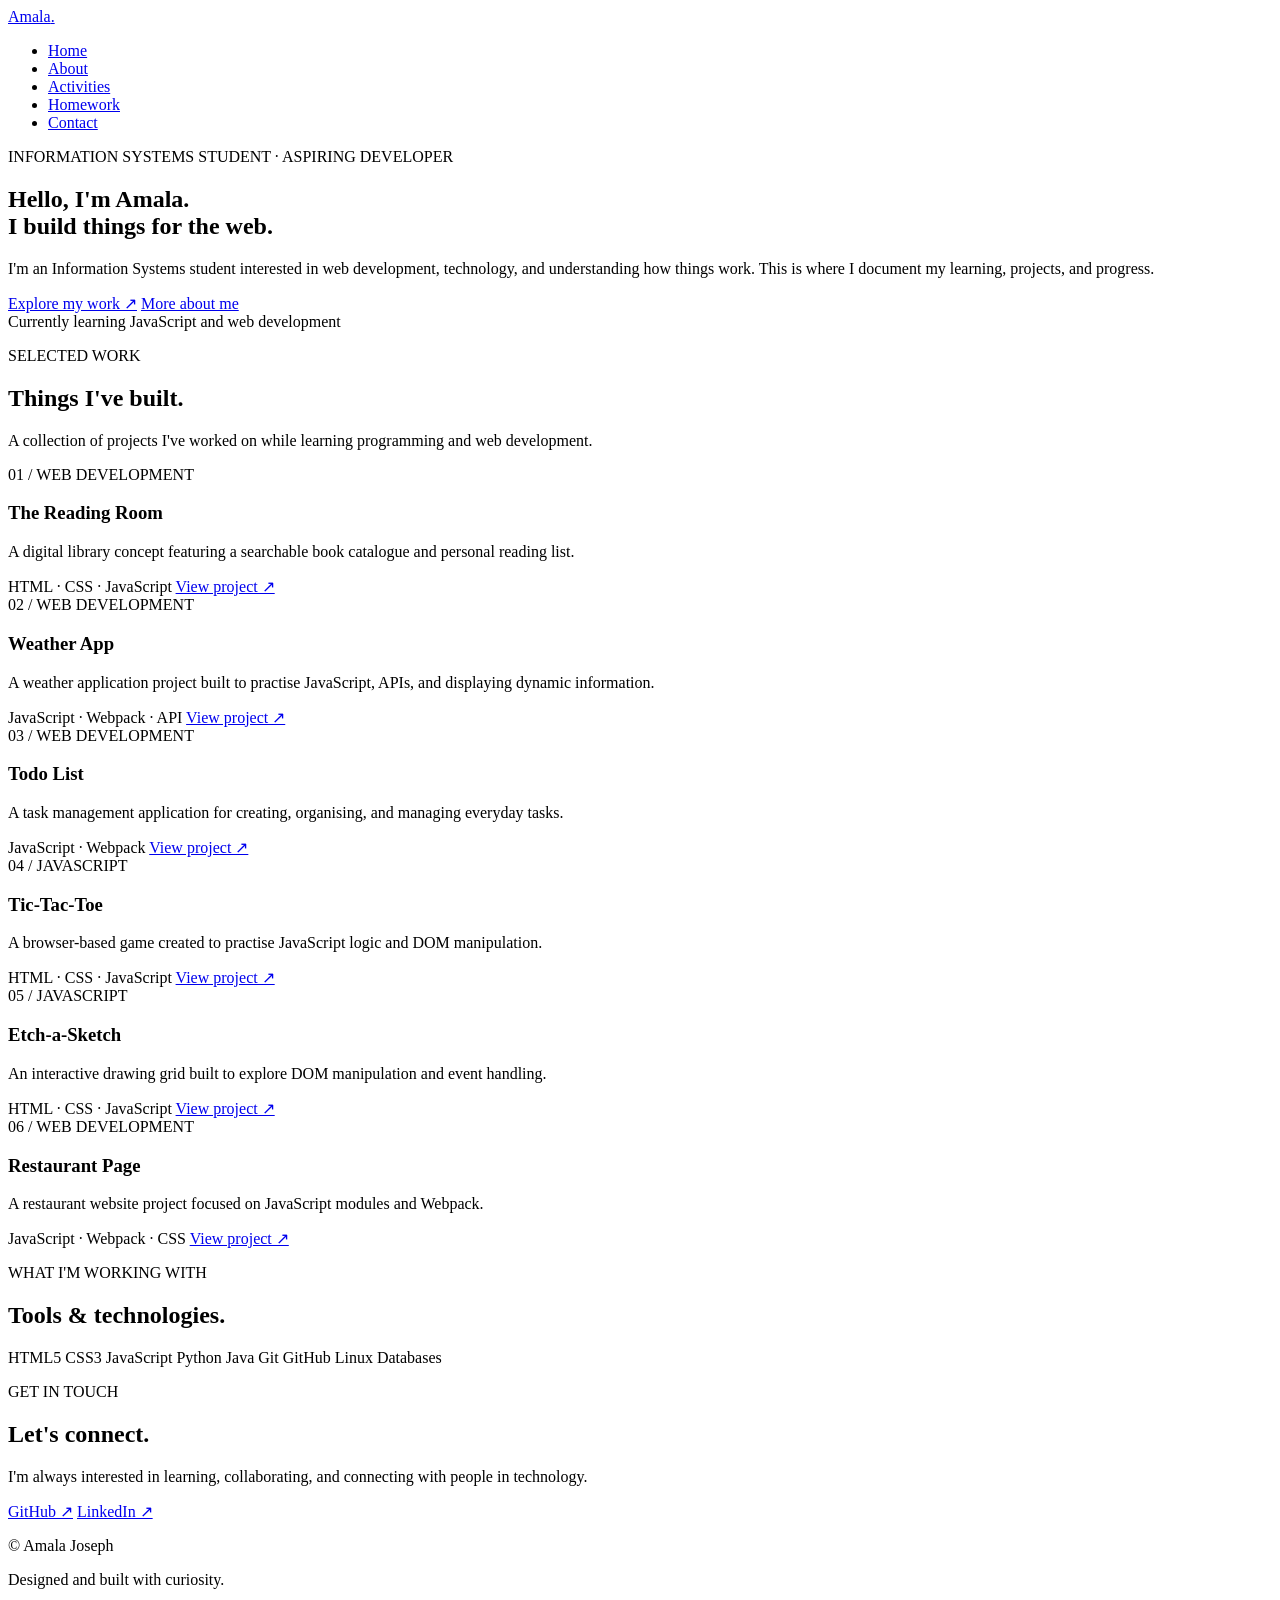
==== index.html @ 361500a0 "Add initial HTML structure for developer portfolio This file contains the complete HTML structure fo" ====
<!DOCTYPE html>
<html lang="en">
<head>
    <meta charset="UTF-8">
    <meta name="viewport" content="width=device-width, initial-scale=1.0">

    <title>Amala Joseph | Developer Portfolio</title>

    <meta name="description" content="The personal portfolio of Amala Joseph, an Information Systems student and aspiring web developer.">

    <link rel="preconnect" href="https://fonts.googleapis.com">
    <link rel="preconnect" href="https://fonts.gstatic.com" crossorigin>

    <link href="https://fonts.googleapis.com/css2?family=DM+Sans:wght@400;500;600;700&display=swap" rel="stylesheet">

    <link rel="stylesheet" href="styles/style.css">
</head>

<body>

    <header class="header">
        <nav class="navbar">
            <a href="index.html" class="logo">Amala<span>.</span></a>

            <ul class="nav-links">
                <li><a href="index.html">Home</a></li>
                <li><a href="about.html">About</a></li>
                <li><a href="activities.html">Activities</a></li>
                <li><a href="homework.html">Homework</a></li>
                <li><a href="#contact">Contact</a></li>
            </ul>
        </nav>
    </header>


    <main>

        <!-- HERO SECTION -->

        <section class="hero section-container">

            <p class="eyebrow">INFORMATION SYSTEMS STUDENT · ASPIRING DEVELOPER</p>

            <h1>
                Hello, I'm Amala.<br>
                I build things for the web.
            </h1>

            <p class="hero-description">
                I'm an Information Systems student interested in web development,
                technology, and understanding how things work.
                This is where I document my learning, projects, and progress.
            </p>

            <div class="hero-buttons">
                <a href="#projects" class="button button-dark">Explore my work ↗</a>
                <a href="about.html" class="button button-light">More about me</a>
            </div>

            <div class="hero-note">
                <span class="status-dot"></span>
                Currently learning JavaScript and web development
            </div>

        </section>


        <!-- PROJECTS SECTION -->

        <section class="section-container projects-section" id="projects">

            <div class="section-heading">
                <div>
                    <p class="eyebrow">SELECTED WORK</p>
                    <h2>Things I've built.</h2>
                </div>

                <p class="section-intro">
                    A collection of projects I've worked on while learning
                    programming and web development.
                </p>
            </div>


            <div class="project-grid">

                <article class="project-card">
                    <div class="project-number">01 / WEB DEVELOPMENT</div>
                    <h3>The Reading Room</h3>
                    <p>
                        A digital library concept featuring a searchable
                        book catalogue and personal reading list.
                    </p>
                    <span class="project-tech">HTML · CSS · JavaScript</span>
                    <a href="#" class="project-link">View project ↗</a>
                </article>


                <article class="project-card">
                    <div class="project-number">02 / WEB DEVELOPMENT</div>
                    <h3>Weather App</h3>
                    <p>
                        A weather application project built to practise
                        JavaScript, APIs, and displaying dynamic information.
                    </p>
                    <span class="project-tech">JavaScript · Webpack · API</span>
                    <a href="#" class="project-link">View project ↗</a>
                </article>


                <article class="project-card">
                    <div class="project-number">03 / WEB DEVELOPMENT</div>
                    <h3>Todo List</h3>
                    <p>
                        A task management application for creating,
                        organising, and managing everyday tasks.
                    </p>
                    <span class="project-tech">JavaScript · Webpack</span>
                    <a href="#" class="project-link">View project ↗</a>
                </article>


                <article class="project-card">
                    <div class="project-number">04 / JAVASCRIPT</div>
                    <h3>Tic-Tac-Toe</h3>
                    <p>
                        A browser-based game created to practise
                        JavaScript logic and DOM manipulation.
                    </p>
                    <span class="project-tech">HTML · CSS · JavaScript</span>
                    <a href="#" class="project-link">View project ↗</a>
                </article>


                <article class="project-card">
                    <div class="project-number">05 / JAVASCRIPT</div>
                    <h3>Etch-a-Sketch</h3>
                    <p>
                        An interactive drawing grid built to explore
                        DOM manipulation and event handling.
                    </p>
                    <span class="project-tech">HTML · CSS · JavaScript</span>
                    <a href="#" class="project-link">View project ↗</a>
                </article>


                <article class="project-card">
                    <div class="project-number">06 / WEB DEVELOPMENT</div>
                    <h3>Restaurant Page</h3>
                    <p>
                        A restaurant website project focused on
                        JavaScript modules and Webpack.
                    </p>
                    <span class="project-tech">JavaScript · Webpack · CSS</span>
                    <a href="#" class="project-link">View project ↗</a>
                </article>

            </div>

        </section>


        <!-- SKILLS SECTION -->

        <section class="skills-section">
            <div class="section-container">

                <p class="eyebrow">WHAT I'M WORKING WITH</p>
                <h2>Tools & technologies.</h2>

                <div class="skills-list">
                    <span>HTML5</span>
                    <span>CSS3</span>
                    <span>JavaScript</span>
                    <span>Python</span>
                    <span>Java</span>
                    <span>Git</span>
                    <span>GitHub</span>
                    <span>Linux</span>
                    <span>Databases</span>
                </div>

            </div>
        </section>


        <!-- CONTACT SECTION -->

        <section class="contact-section section-container" id="contact">

            <p class="eyebrow">GET IN TOUCH</p>

            <h2>Let's connect.</h2>

            <p>
                I'm always interested in learning, collaborating,
                and connecting with people in technology.
            </p>

            <div class="contact-links">
                <a href="https://github.com/amala2118" target="_blank">GitHub ↗</a>
                <a href="https://www.linkedin.com/" target="_blank">LinkedIn ↗</a>
            </div>

        </section>

    </main>


    <footer class="footer">
        <p>© <span id="year"></span> Amala Joseph</p>
        <p>Designed and built with curiosity.</p>
    </footer>


    <script src="scripts/main.js"></script>

</body>
</html>
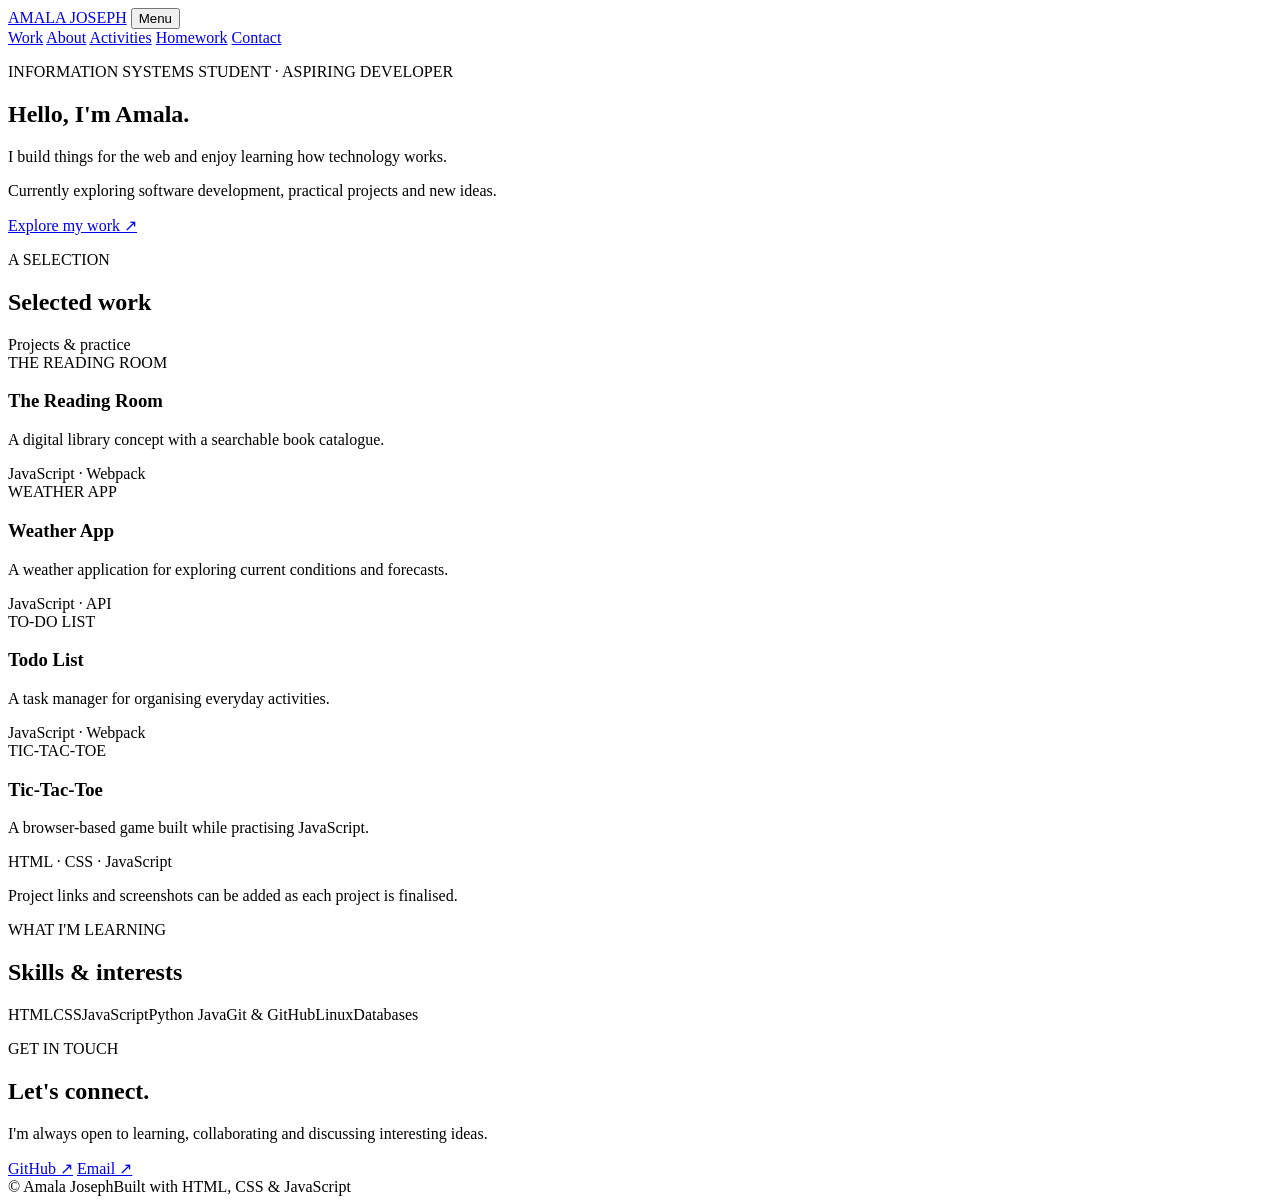
==== commit 51b037d6: "Add files via upload" ====
--- a/index.html
+++ b/index.html
@@ -1,219 +1,92 @@
 <!DOCTYPE html>
 <html lang="en">
 <head>
-    <meta charset="UTF-8">
-    <meta name="viewport" content="width=device-width, initial-scale=1.0">
+  <meta charset="UTF-8">
+  <meta name="viewport" content="width=device-width, initial-scale=1.0">
+  <meta name="description" content="Amala Joseph — Information Systems student and aspiring software developer.">
+  <title>Amala Joseph | Portfolio</title>
+  <link rel="stylesheet" href="styles/style.css">
+  <script src="scripts/main.js" defer></script>
+</head>
+<body>
+  <header class="site-header">
+    <a class="logo" href="index.html">AMALA JOSEPH</a>
+    <button class="menu-toggle" aria-label="Toggle navigation" aria-expanded="false">Menu</button>
+    <nav class="navigation" aria-label="Main navigation">
+      <a href="#work">Work</a>
+      <a href="about.html">About</a>
+      <a href="activities.html">Activities</a>
+      <a href="homework.html">Homework</a>
+      <a href="#contact">Contact</a>
+    </nav>
+  </header>
 
-    <title>Amala Joseph | Developer Portfolio</title>
+  <main>
+    <section class="hero">
+      <p class="eyebrow">INFORMATION SYSTEMS STUDENT · ASPIRING DEVELOPER</p>
+      <h1>Hello, I'm Amala.</h1>
+      <p class="intro">I build things for the web and enjoy learning how technology works.</p>
+      <p class="supporting-copy">Currently exploring software development, practical projects and new ideas.</p>
+      <a class="text-link" href="#work">Explore my work <span aria-hidden="true">↗</span></a>
+    </section>
 
-    <meta name="description" content="The personal portfolio of Amala Joseph, an Information Systems student and aspiring web developer.">
+    <section class="section" id="work">
+      <div class="section-heading">
+        <div>
+          <p class="eyebrow">A SELECTION</p>
+          <h2>Selected work</h2>
+        </div>
+        <span class="muted small">Projects & practice</span>
+      </div>
+      <div class="project-grid">
+        <article class="project-card">
+          <div class="project-visual visual-book"><span>THE READING ROOM</span></div>
+          <h3>The Reading Room</h3>
+          <p>A digital library concept with a searchable book catalogue.</p>
+          <span class="tag">JavaScript · Webpack</span>
+        </article>
+        <article class="project-card">
+          <div class="project-visual visual-weather"><span>WEATHER APP</span></div>
+          <h3>Weather App</h3>
+          <p>A weather application for exploring current conditions and forecasts.</p>
+          <span class="tag">JavaScript · API</span>
+        </article>
+        <article class="project-card">
+          <div class="project-visual visual-todo"><span>TO-DO LIST</span></div>
+          <h3>Todo List</h3>
+          <p>A task manager for organising everyday activities.</p>
+          <span class="tag">JavaScript · Webpack</span>
+        </article>
+        <article class="project-card">
+          <div class="project-visual visual-game"><span>TIC-TAC-TOE</span></div>
+          <h3>Tic-Tac-Toe</h3>
+          <p>A browser-based game built while practising JavaScript.</p>
+          <span class="tag">HTML · CSS · JavaScript</span>
+        </article>
+      </div>
+      <p class="note">Project links and screenshots can be added as each project is finalised.</p>
+    </section>
 
-    <link rel="preconnect" href="https://fonts.googleapis.com">
-    <link rel="preconnect" href="https://fonts.gstatic.com" crossorigin>
+    <section class="section compact-section">
+      <p class="eyebrow">WHAT I'M LEARNING</p>
+      <h2>Skills & interests</h2>
+      <div class="skill-list">
+        <span>HTML</span><span>CSS</span><span>JavaScript</span><span>Python</span>
+        <span>Java</span><span>Git & GitHub</span><span>Linux</span><span>Databases</span>
+      </div>
+    </section>
 
-    <link href="https://fonts.googleapis.com/css2?family=DM+Sans:wght@400;500;600;700&display=swap" rel="stylesheet">
+    <section class="section contact-section" id="contact">
+      <p class="eyebrow">GET IN TOUCH</p>
+      <h2>Let's connect.</h2>
+      <p class="muted">I'm always open to learning, collaborating and discussing interesting ideas.</p>
+      <div class="contact-links">
+        <a href="https://github.com/amala2118" target="_blank" rel="noreferrer">GitHub ↗</a>
+        <a href="mailto:">Email ↗</a>
+      </div>
+    </section>
+  </main>
 
-    <link rel="stylesheet" href="styles/style.css">
-</head>
-
-<body>
-
-    <header class="header">
-        <nav class="navbar">
-            <a href="index.html" class="logo">Amala<span>.</span></a>
-
-            <ul class="nav-links">
-                <li><a href="index.html">Home</a></li>
-                <li><a href="about.html">About</a></li>
-                <li><a href="activities.html">Activities</a></li>
-                <li><a href="homework.html">Homework</a></li>
-                <li><a href="#contact">Contact</a></li>
-            </ul>
-        </nav>
-    </header>
-
-
-    <main>
-
-        <!-- HERO SECTION -->
-
-        <section class="hero section-container">
-
-            <p class="eyebrow">INFORMATION SYSTEMS STUDENT · ASPIRING DEVELOPER</p>
-
-            <h1>
-                Hello, I'm Amala.<br>
-                I build things for the web.
-            </h1>
-
-            <p class="hero-description">
-                I'm an Information Systems student interested in web development,
-                technology, and understanding how things work.
-                This is where I document my learning, projects, and progress.
-            </p>
-
-            <div class="hero-buttons">
-                <a href="#projects" class="button button-dark">Explore my work ↗</a>
-                <a href="about.html" class="button button-light">More about me</a>
-            </div>
-
-            <div class="hero-note">
-                <span class="status-dot"></span>
-                Currently learning JavaScript and web development
-            </div>
-
-        </section>
-
-
-        <!-- PROJECTS SECTION -->
-
-        <section class="section-container projects-section" id="projects">
-
-            <div class="section-heading">
-                <div>
-                    <p class="eyebrow">SELECTED WORK</p>
-                    <h2>Things I've built.</h2>
-                </div>
-
-                <p class="section-intro">
-                    A collection of projects I've worked on while learning
-                    programming and web development.
-                </p>
-            </div>
-
-
-            <div class="project-grid">
-
-                <article class="project-card">
-                    <div class="project-number">01 / WEB DEVELOPMENT</div>
-                    <h3>The Reading Room</h3>
-                    <p>
-                        A digital library concept featuring a searchable
-                        book catalogue and personal reading list.
-                    </p>
-                    <span class="project-tech">HTML · CSS · JavaScript</span>
-                    <a href="#" class="project-link">View project ↗</a>
-                </article>
-
-
-                <article class="project-card">
-                    <div class="project-number">02 / WEB DEVELOPMENT</div>
-                    <h3>Weather App</h3>
-                    <p>
-                        A weather application project built to practise
-                        JavaScript, APIs, and displaying dynamic information.
-                    </p>
-                    <span class="project-tech">JavaScript · Webpack · API</span>
-                    <a href="#" class="project-link">View project ↗</a>
-                </article>
-
-
-                <article class="project-card">
-                    <div class="project-number">03 / WEB DEVELOPMENT</div>
-                    <h3>Todo List</h3>
-                    <p>
-                        A task management application for creating,
-                        organising, and managing everyday tasks.
-                    </p>
-                    <span class="project-tech">JavaScript · Webpack</span>
-                    <a href="#" class="project-link">View project ↗</a>
-                </article>
-
-
-                <article class="project-card">
-                    <div class="project-number">04 / JAVASCRIPT</div>
-                    <h3>Tic-Tac-Toe</h3>
-                    <p>
-                        A browser-based game created to practise
-                        JavaScript logic and DOM manipulation.
-                    </p>
-                    <span class="project-tech">HTML · CSS · JavaScript</span>
-                    <a href="#" class="project-link">View project ↗</a>
-                </article>
-
-
-                <article class="project-card">
-                    <div class="project-number">05 / JAVASCRIPT</div>
-                    <h3>Etch-a-Sketch</h3>
-                    <p>
-                        An interactive drawing grid built to explore
-                        DOM manipulation and event handling.
-                    </p>
-                    <span class="project-tech">HTML · CSS · JavaScript</span>
-                    <a href="#" class="project-link">View project ↗</a>
-                </article>
-
-
-                <article class="project-card">
-                    <div class="project-number">06 / WEB DEVELOPMENT</div>
-                    <h3>Restaurant Page</h3>
-                    <p>
-                        A restaurant website project focused on
-                        JavaScript modules and Webpack.
-                    </p>
-                    <span class="project-tech">JavaScript · Webpack · CSS</span>
-                    <a href="#" class="project-link">View project ↗</a>
-                </article>
-
-            </div>
-
-        </section>
-
-
-        <!-- SKILLS SECTION -->
-
-        <section class="skills-section">
-            <div class="section-container">
-
-                <p class="eyebrow">WHAT I'M WORKING WITH</p>
-                <h2>Tools & technologies.</h2>
-
-                <div class="skills-list">
-                    <span>HTML5</span>
-                    <span>CSS3</span>
-                    <span>JavaScript</span>
-                    <span>Python</span>
-                    <span>Java</span>
-                    <span>Git</span>
-                    <span>GitHub</span>
-                    <span>Linux</span>
-                    <span>Databases</span>
-                </div>
-
-            </div>
-        </section>
-
-
-        <!-- CONTACT SECTION -->
-
-        <section class="contact-section section-container" id="contact">
-
-            <p class="eyebrow">GET IN TOUCH</p>
-
-            <h2>Let's connect.</h2>
-
-            <p>
-                I'm always interested in learning, collaborating,
-                and connecting with people in technology.
-            </p>
-
-            <div class="contact-links">
-                <a href="https://github.com/amala2118" target="_blank">GitHub ↗</a>
-                <a href="https://www.linkedin.com/" target="_blank">LinkedIn ↗</a>
-            </div>
-
-        </section>
-
-    </main>
-
-
-    <footer class="footer">
-        <p>© <span id="year"></span> Amala Joseph</p>
-        <p>Designed and built with curiosity.</p>
-    </footer>
-
-
-    <script src="scripts/main.js"></script>
-
+  <footer><span>© <span id="year"></span> Amala Joseph</span><span>Built with HTML, CSS & JavaScript</span></footer>
 </body>
 </html>
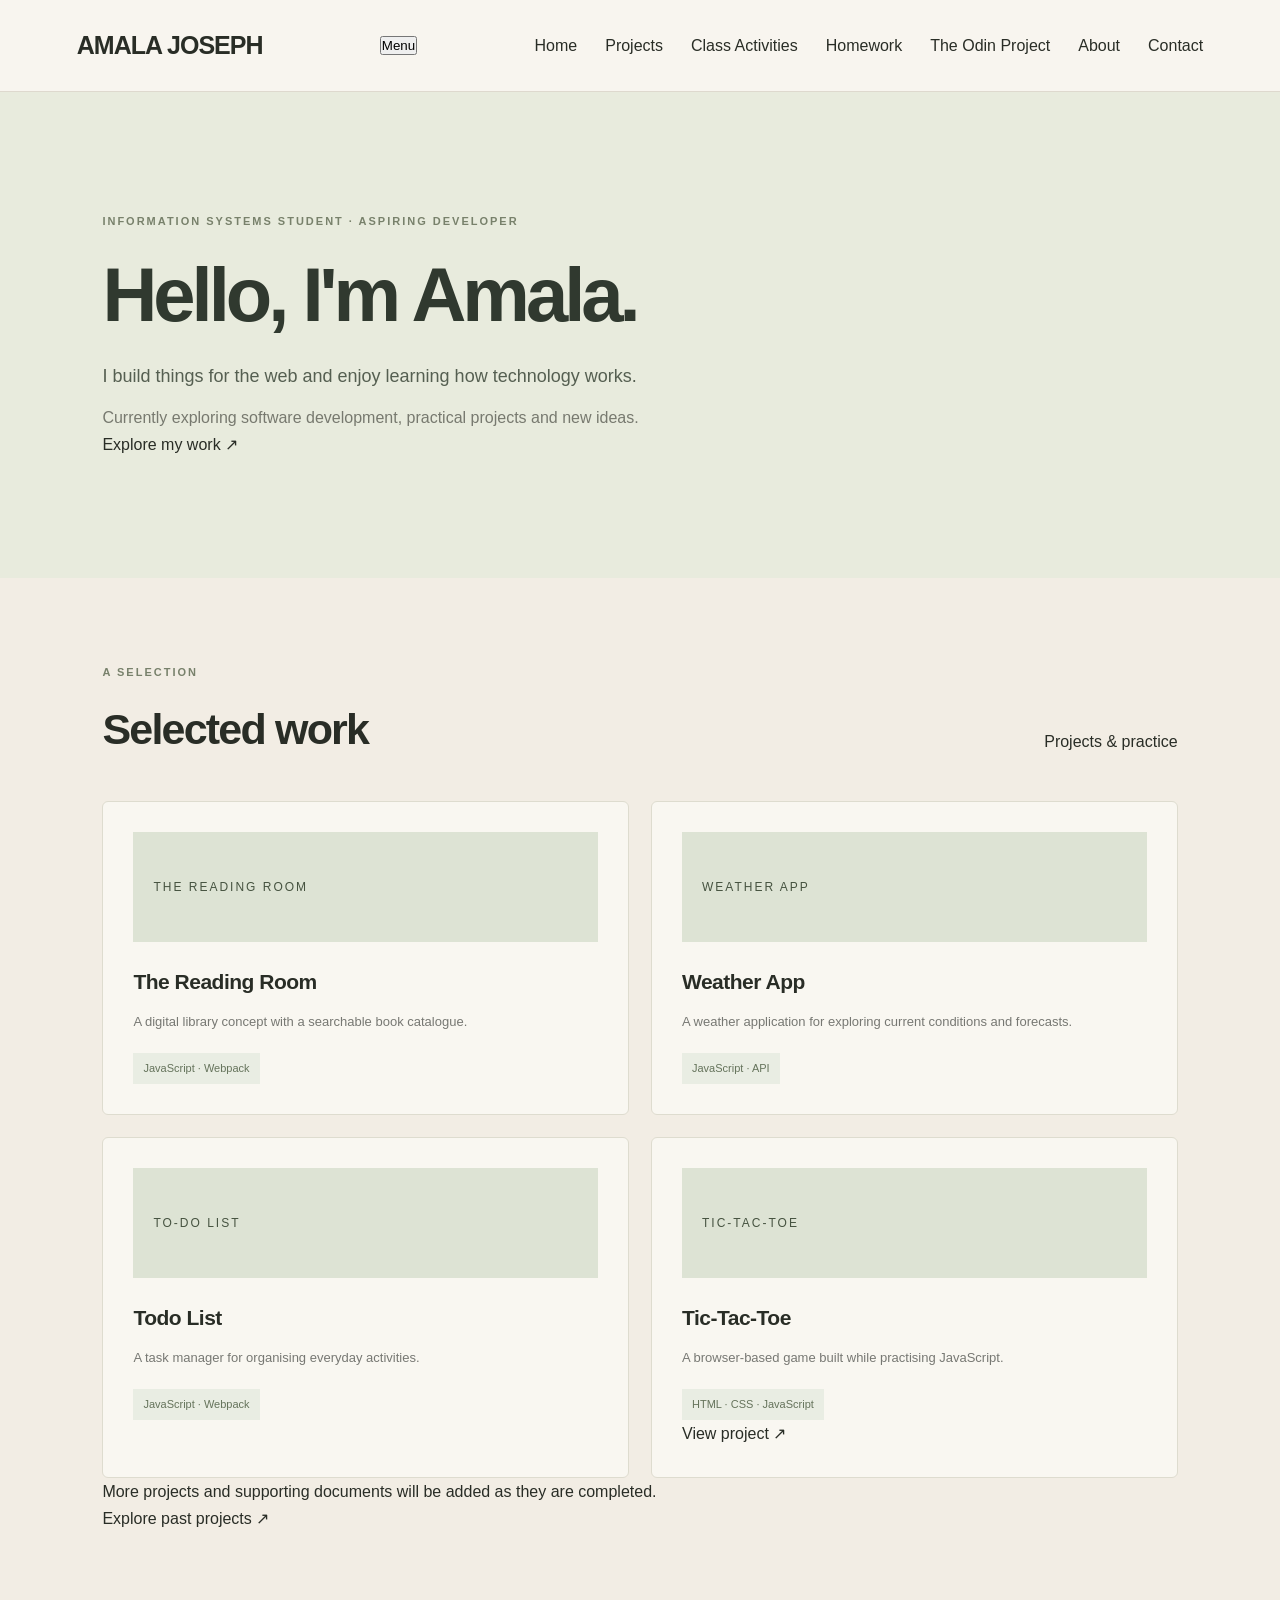
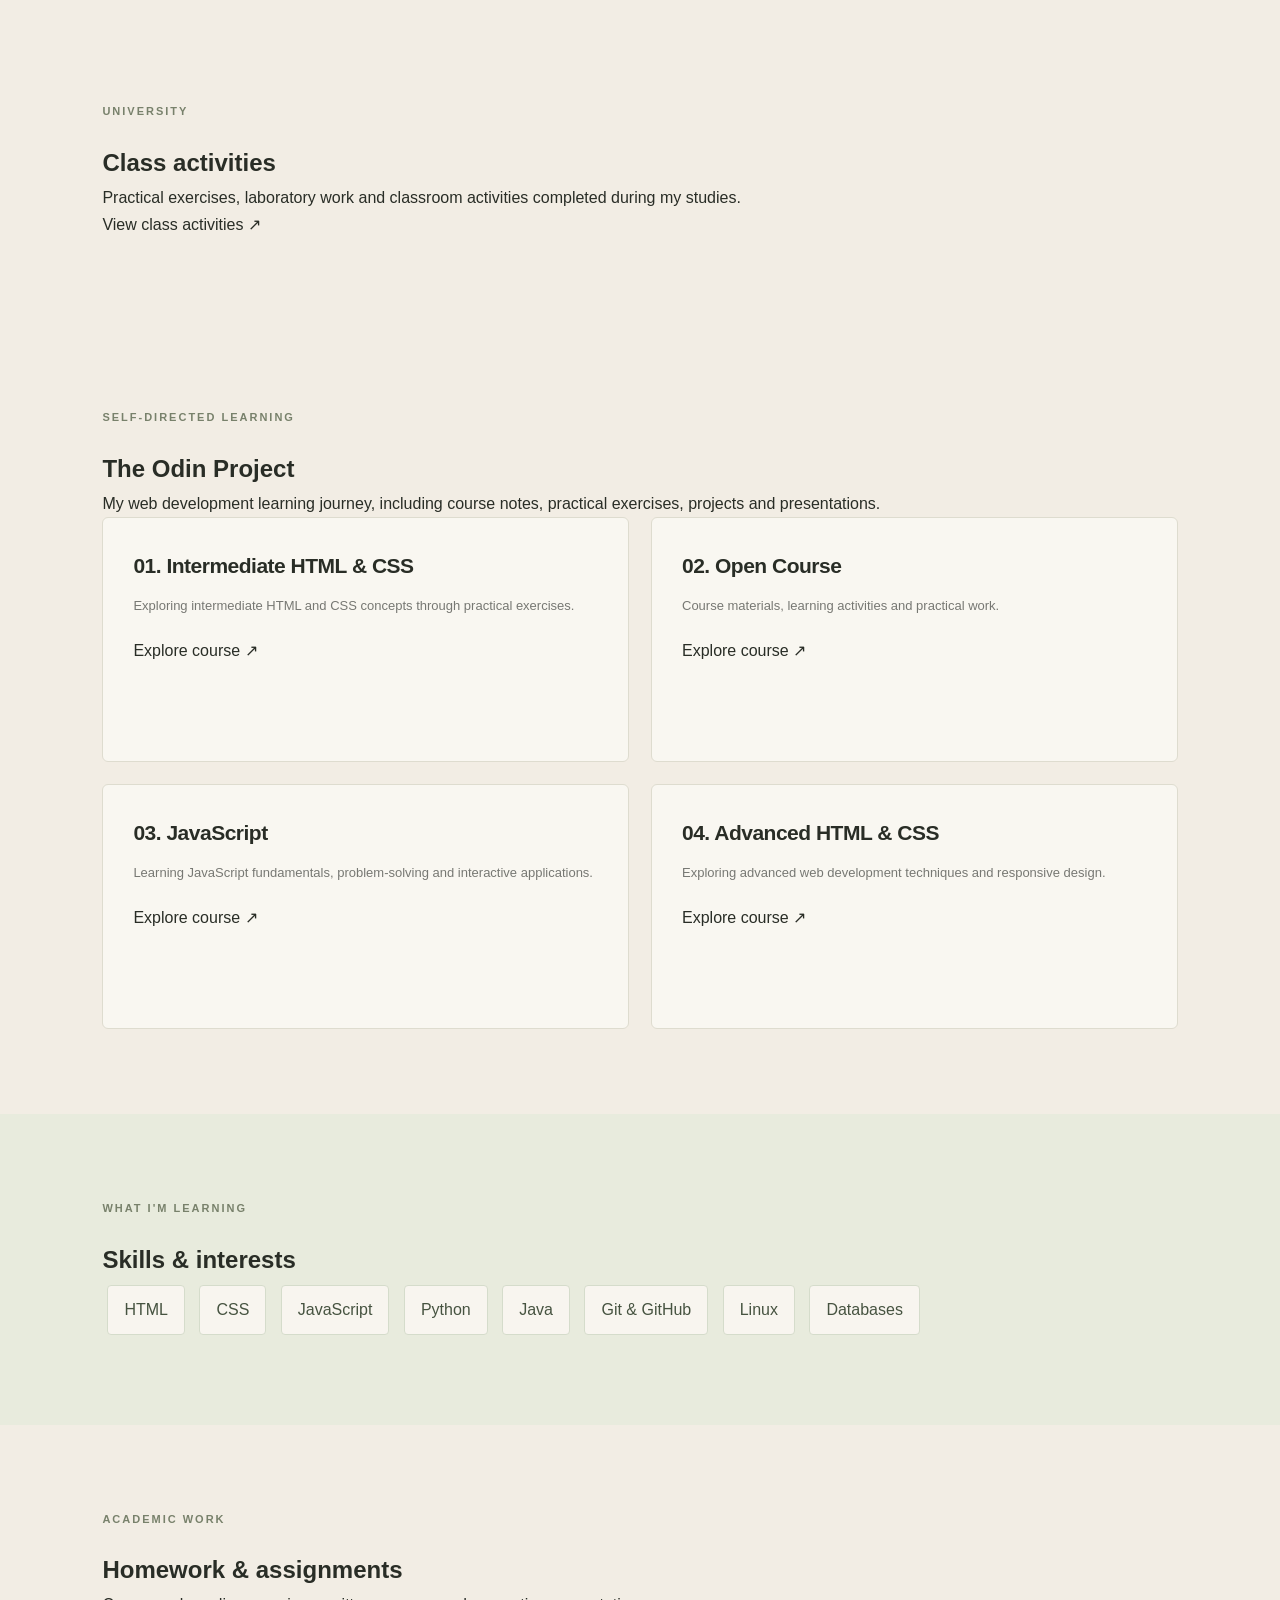
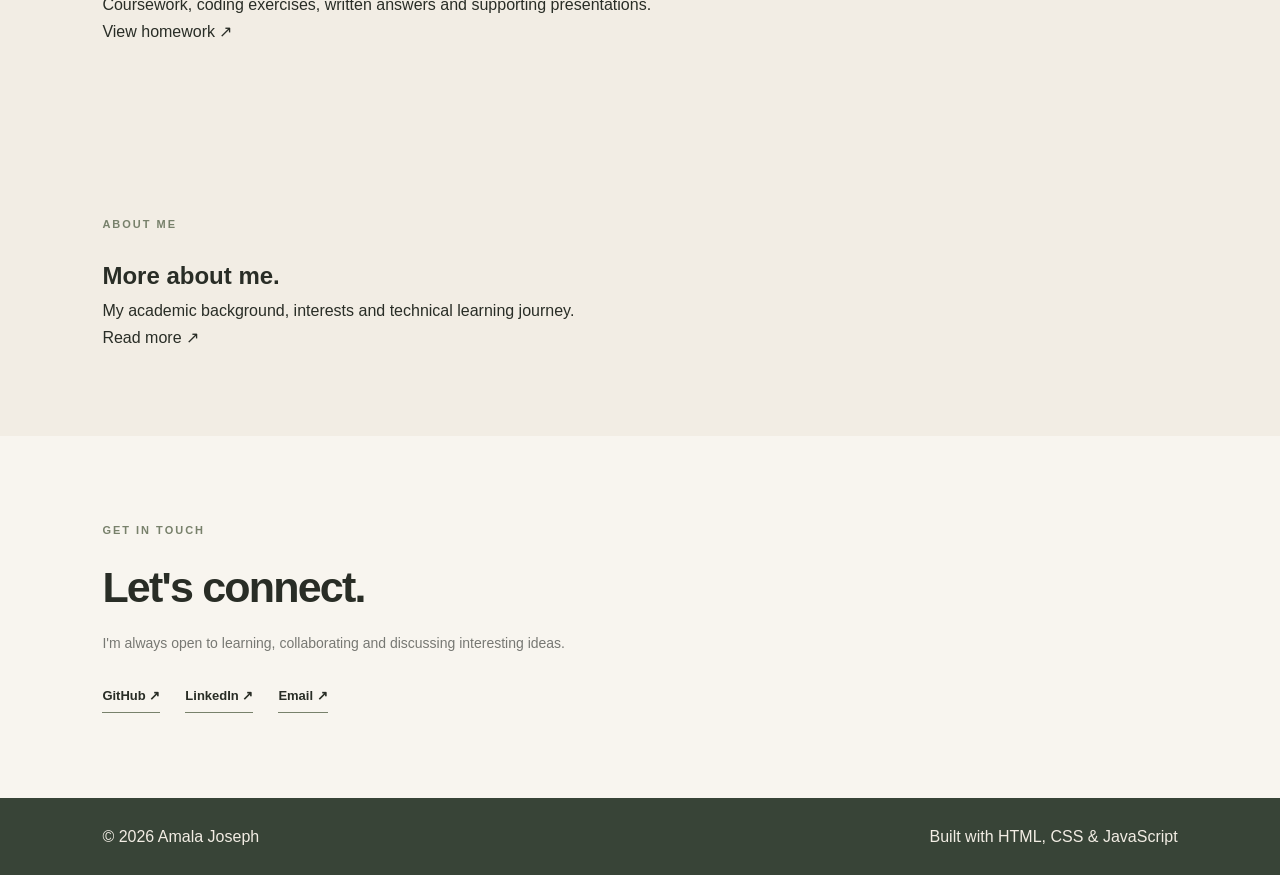
==== commit fc0dbb82: "Refactor HTML structure and content for clarity" ====
--- a/index.html
+++ b/index.html
@@ -1,3 +1,4 @@
+
 <!DOCTYPE html>
 <html lang="en">
 <head>
@@ -8,29 +9,43 @@
   <link rel="stylesheet" href="styles/style.css">
   <script src="scripts/main.js" defer></script>
 </head>
+
 <body>
+
   <header class="site-header">
     <a class="logo" href="index.html">AMALA JOSEPH</a>
-    <button class="menu-toggle" aria-label="Toggle navigation" aria-expanded="false">Menu</button>
+
+    <button class="menu-toggle" aria-label="Toggle navigation" aria-expanded="false">
+      Menu
+    </button>
+
     <nav class="navigation" aria-label="Main navigation">
-      <a href="#work">Work</a>
+      <a href="index.html">Home</a>
+      <a href="#work">Projects</a>
+      <a href="activities.html">Class Activities</a>
+      <a href="homework.html">Homework</a>
+      <a href="#odin">The Odin Project</a>
       <a href="about.html">About</a>
-      <a href="activities.html">Activities</a>
-      <a href="homework.html">Homework</a>
       <a href="#contact">Contact</a>
     </nav>
   </header>
 
   <main>
+
+    <!-- HERO -->
     <section class="hero">
       <p class="eyebrow">INFORMATION SYSTEMS STUDENT · ASPIRING DEVELOPER</p>
       <h1>Hello, I'm Amala.</h1>
       <p class="intro">I build things for the web and enjoy learning how technology works.</p>
-      <p class="supporting-copy">Currently exploring software development, practical projects and new ideas.</p>
-      <a class="text-link" href="#work">Explore my work <span aria-hidden="true">↗</span></a>
-    </section>
-
+      <p class="supporting-copy">
+        Currently exploring software development, practical projects and new ideas.
+      </p>
+      <a class="text-link" href="#work">Explore my work <span>↗</span></a>
+    </section>
+
+    <!-- PROJECTS -->
     <section class="section" id="work">
+
       <div class="section-heading">
         <div>
           <p class="eyebrow">A SELECTION</p>
@@ -38,55 +53,159 @@
         </div>
         <span class="muted small">Projects & practice</span>
       </div>
+
       <div class="project-grid">
-        <article class="project-card">
-          <div class="project-visual visual-book"><span>THE READING ROOM</span></div>
+
+        <article class="project-card">
+          <div class="project-visual visual-book">
+            <span>THE READING ROOM</span>
+          </div>
           <h3>The Reading Room</h3>
           <p>A digital library concept with a searchable book catalogue.</p>
           <span class="tag">JavaScript · Webpack</span>
         </article>
-        <article class="project-card">
-          <div class="project-visual visual-weather"><span>WEATHER APP</span></div>
+
+        <article class="project-card">
+          <div class="project-visual visual-weather">
+            <span>WEATHER APP</span>
+          </div>
           <h3>Weather App</h3>
           <p>A weather application for exploring current conditions and forecasts.</p>
           <span class="tag">JavaScript · API</span>
         </article>
-        <article class="project-card">
-          <div class="project-visual visual-todo"><span>TO-DO LIST</span></div>
+
+        <article class="project-card">
+          <div class="project-visual visual-todo">
+            <span>TO-DO LIST</span>
+          </div>
           <h3>Todo List</h3>
           <p>A task manager for organising everyday activities.</p>
           <span class="tag">JavaScript · Webpack</span>
         </article>
-        <article class="project-card">
-          <div class="project-visual visual-game"><span>TIC-TAC-TOE</span></div>
+
+        <article class="project-card">
+          <div class="project-visual visual-game">
+            <span>TIC-TAC-TOE</span>
+          </div>
           <h3>Tic-Tac-Toe</h3>
           <p>A browser-based game built while practising JavaScript.</p>
           <span class="tag">HTML · CSS · JavaScript</span>
-        </article>
-      </div>
-      <p class="note">Project links and screenshots can be added as each project is finalised.</p>
-    </section>
-
+          <a href="https://amala2118.github.io/tic-tac-toe/" target="_blank" rel="noreferrer">
+            View project ↗
+          </a>
+        </article>
+
+      </div>
+
+      <p class="note">More projects and supporting documents will be added as they are completed.</p>
+
+      <a class="text-link" href="about.html">Explore past projects ↗</a>
+
+    </section>
+
+    <!-- CLASS ACTIVITIES -->
+    <section class="section">
+      <p class="eyebrow">UNIVERSITY</p>
+      <h2>Class activities</h2>
+      <p>Practical exercises, laboratory work and classroom activities completed during my studies.</p>
+      <a class="text-link" href="activities.html">View class activities ↗</a>
+    </section>
+
+    <!-- ODIN PROJECT -->
+    <section class="section" id="odin">
+
+      <p class="eyebrow">SELF-DIRECTED LEARNING</p>
+      <h2>The Odin Project</h2>
+
+      <p>
+        My web development learning journey, including course notes,
+        practical exercises, projects and presentations.
+      </p>
+
+      <div class="project-grid">
+
+        <article class="project-card">
+          <h3>01. Intermediate HTML & CSS</h3>
+          <p>Exploring intermediate HTML and CSS concepts through practical exercises.</p>
+          <a href="odin-intermediate.html">Explore course ↗</a>
+        </article>
+
+        <article class="project-card">
+          <h3>02. Open Course</h3>
+          <p>Course materials, learning activities and practical work.</p>
+          <a href="odin-open.html">Explore course ↗</a>
+        </article>
+
+        <article class="project-card">
+          <h3>03. JavaScript</h3>
+          <p>Learning JavaScript fundamentals, problem-solving and interactive applications.</p>
+          <a href="odin-javascript.html">Explore course ↗</a>
+        </article>
+
+        <article class="project-card">
+          <h3>04. Advanced HTML & CSS</h3>
+          <p>Exploring advanced web development techniques and responsive design.</p>
+          <a href="odin-advanced.html">Explore course ↗</a>
+        </article>
+
+      </div>
+
+    </section>
+
+    <!-- SKILLS -->
     <section class="section compact-section">
       <p class="eyebrow">WHAT I'M LEARNING</p>
       <h2>Skills & interests</h2>
+
       <div class="skill-list">
-        <span>HTML</span><span>CSS</span><span>JavaScript</span><span>Python</span>
-        <span>Java</span><span>Git & GitHub</span><span>Linux</span><span>Databases</span>
-      </div>
-    </section>
-
+        <span>HTML</span>
+        <span>CSS</span>
+        <span>JavaScript</span>
+        <span>Python</span>
+        <span>Java</span>
+        <span>Git & GitHub</span>
+        <span>Linux</span>
+        <span>Databases</span>
+      </div>
+    </section>
+
+    <!-- HOMEWORK -->
+    <section class="section">
+      <p class="eyebrow">ACADEMIC WORK</p>
+      <h2>Homework & assignments</h2>
+      <p>Coursework, coding exercises, written answers and supporting presentations.</p>
+      <a class="text-link" href="homework.html">View homework ↗</a>
+    </section>
+
+    <!-- ABOUT -->
+    <section class="section">
+      <p class="eyebrow">ABOUT ME</p>
+      <h2>More about me.</h2>
+      <p>My academic background, interests and technical learning journey.</p>
+      <a class="text-link" href="about.html">Read more ↗</a>
+    </section>
+
+    <!-- CONTACT -->
     <section class="section contact-section" id="contact">
       <p class="eyebrow">GET IN TOUCH</p>
       <h2>Let's connect.</h2>
-      <p class="muted">I'm always open to learning, collaborating and discussing interesting ideas.</p>
+      <p class="muted">
+        I'm always open to learning, collaborating and discussing interesting ideas.
+      </p>
+
       <div class="contact-links">
         <a href="https://github.com/amala2118" target="_blank" rel="noreferrer">GitHub ↗</a>
+        <a href="https://www.linkedin.com/in/amala-joseph-175ab321a/" target="_blank" rel="noreferrer">LinkedIn ↗</a>
         <a href="mailto:">Email ↗</a>
       </div>
     </section>
+
   </main>
 
-  <footer><span>© <span id="year"></span> Amala Joseph</span><span>Built with HTML, CSS & JavaScript</span></footer>
+  <footer>
+    <span>© <span id="year"></span> Amala Joseph</span>
+    <span>Built with HTML, CSS & JavaScript</span>
+  </footer>
+
 </body>
 </html>
--- a/styles/style.css
+++ b/styles/style.css
@@ -0,0 +1,830 @@
+
+/* =================================
+   1. GLOBAL STYLES
+================================= */
+
+:root {
+    --background: #FAFAF8;
+    --text: #242424;
+    --muted: #777873;
+    --olive: #78816B;
+    --border: #E7E7E1;
+    --white: #FFFFFF;
+    --soft-green: #F1F2ED;
+}
+
+* {
+    margin: 0;
+    padding: 0;
+    box-sizing: border-box;
+}
+
+html {
+    scroll-behavior: smooth;
+}
+
+body {
+    font-family: 'DM Sans', sans-serif;
+    background: var(--background);
+    color: var(--text);
+    line-height: 1.7;
+}
+
+a {
+    text-decoration: none;
+    color: inherit;
+}
+
+.section-container {
+    width: min(1100px, 88%);
+    margin: 0 auto;
+}
+
+.eyebrow {
+    color: var(--olive);
+    font-size: 11px;
+    font-weight: 700;
+    letter-spacing: 2px;
+    margin-bottom: 22px;
+}
+
+
+/* =================================
+   2. NAVIGATION
+================================= */
+
+.header {
+    width: 100%;
+    border-bottom: 1px solid var(--border);
+}
+
+.navbar {
+    width: min(1100px, 88%);
+    margin: 0 auto;
+    min-height: 82px;
+    display: flex;
+    justify-content: space-between;
+    align-items: center;
+}
+
+.logo {
+    font-size: 25px;
+    font-weight: 700;
+    letter-spacing: -1px;
+}
+
+.logo span {
+    color: var(--olive);
+}
+
+.nav-links {
+    display: flex;
+    align-items: center;
+    gap: 32px;
+    list-style: none;
+}
+
+.nav-links a {
+    font-size: 13px;
+    color: var(--muted);
+    transition: color 0.3s ease;
+}
+
+.nav-links a:hover {
+    color: var(--olive);
+}
+
+
+/* =================================
+   3. HERO SECTION
+================================= */
+
+.hero {
+    padding-top: 125px;
+    padding-bottom: 130px;
+}
+
+.hero h1 {
+    font-size: clamp(42px, 7vw, 76px);
+    line-height: 1.12;
+    letter-spacing: -4px;
+    font-weight: 600;
+    max-width: 850px;
+}
+
+.hero-description {
+    max-width: 560px;
+    color: var(--muted);
+    font-size: 16px;
+    margin-top: 28px;
+    line-height: 1.9;
+}
+
+.hero-buttons {
+    display: flex;
+    gap: 14px;
+    margin-top: 35px;
+    flex-wrap: wrap;
+}
+
+.button {
+    padding: 13px 22px;
+    border-radius: 4px;
+    font-size: 13px;
+    font-weight: 600;
+    transition: all 0.3s ease;
+}
+
+.button-dark {
+    background: var(--text);
+    color: var(--white);
+}
+
+.button-dark:hover {
+    background: var(--olive);
+}
+
+.button-light {
+    border: 1px solid var(--border);
+}
+
+.button-light:hover {
+    border-color: var(--olive);
+    color: var(--olive);
+}
+
+.hero-note {
+    margin-top: 55px;
+    color: var(--muted);
+    font-size: 12px;
+    display: flex;
+    align-items: center;
+    gap: 9px;
+}
+
+.status-dot {
+    height: 8px;
+    width: 8px;
+    border-radius: 50%;
+    background: var(--olive);
+}
+
+
+/* =================================
+   4. SECTION HEADINGS
+================================= */
+
+.projects-section {
+    padding-top: 85px;
+    padding-bottom: 110px;
+    border-top: 1px solid var(--border);
+}
+
+.section-heading {
+    display: flex;
+    justify-content: space-between;
+    align-items: end;
+    gap: 30px;
+    margin-bottom: 45px;
+}
+
+.section-heading h2,
+.skills-section h2,
+.contact-section h2,
+.projects-section h2 {
+    font-size: clamp(30px, 4vw, 43px);
+    letter-spacing: -1.8px;
+    line-height: 1.2;
+}
+
+.section-intro {
+    max-width: 350px;
+    font-size: 13px;
+    color: var(--muted);
+    margin-top: 18px;
+}
+
+
+/* =================================
+   5. PROJECT CARDS
+================================= */
+
+.project-grid {
+    display: grid;
+    grid-template-columns: repeat(2, 1fr);
+    gap: 18px;
+}
+
+.project-card {
+    border: 1px solid var(--border);
+    padding: 32px;
+    min-height: 245px;
+    display: flex;
+    flex-direction: column;
+    align-items: flex-start;
+    transition: all 0.3s ease;
+    background: transparent;
+}
+
+.project-card:hover {
+    background: var(--white);
+    border-color: #D5D8CE;
+    transform: translateY(-4px);
+}
+
+.project-number {
+    font-size: 10px;
+    letter-spacing: 1.5px;
+    color: var(--olive);
+    font-weight: 700;
+    margin-bottom: 22px;
+}
+
+.project-card h3 {
+    font-size: 21px;
+    letter-spacing: -0.5px;
+    margin-bottom: 10px;
+}
+
+.project-card p {
+    font-size: 13px;
+    color: var(--muted);
+    line-height: 1.8;
+    margin-bottom: 20px;
+}
+
+.project-tech {
+    font-size: 10px;
+    color: var(--muted);
+    margin-top: auto;
+}
+
+.project-link {
+    font-size: 12px;
+    font-weight: 700;
+    margin-top: 15px;
+    transition: color 0.3s ease;
+}
+
+.project-link:hover {
+    color: var(--olive);
+}
+
+
+/* =================================
+   6. SKILLS SECTION
+================================= */
+
+.skills-section {
+    background: var(--soft-green);
+    padding: 85px 0;
+}
+
+.skills-section h2 {
+    margin-bottom: 35px;
+}
+
+.skills-list {
+    display: flex;
+    flex-wrap: wrap;
+    gap: 12px;
+}
+
+.skills-list span {
+    border: 1px solid #D9DDD2;
+    padding: 11px 19px;
+    font-size: 12px;
+    color: #51564A;
+    border-radius: 3px;
+    background: rgba(255, 255, 255, 0.4);
+}
+
+
+/* =================================
+   7. ABOUT PAGE
+================================= */
+
+.about-content {
+    max-width: 720px;
+    margin-top: 35px;
+}
+
+.about-content p {
+    color: var(--muted);
+    font-size: 14px;
+    line-height: 2;
+    margin-bottom: 20px;
+}
+
+.education-card {
+    display: grid;
+    grid-template-columns: 180px 1fr;
+    gap: 30px;
+    padding: 35px 0;
+    border-top: 1px solid var(--border);
+    border-bottom: 1px solid var(--border);
+}
+
+.education-date {
+    color: var(--olive);
+    font-size: 11px;
+    font-weight: 700;
+    letter-spacing: 1px;
+}
+
+.education-card h3 {
+    font-size: 20px;
+    margin-bottom: 8px;
+}
+
+.education-card p {
+    color: var(--muted);
+    font-size: 13px;
+}
+
+.education-description {
+    margin-top: 18px;
+    max-width: 550px;
+}
+
+.about-grid {
+    display: grid;
+    grid-template-columns: repeat(2, 1fr);
+    gap: 18px;
+    margin-top: 40px;
+}
+
+.about-card {
+    border: 1px solid var(--border);
+    padding: 30px;
+    background: transparent;
+    transition: background 0.3s ease;
+}
+
+.about-card:hover {
+    background: var(--white);
+}
+
+.about-card h3 {
+    font-size: 18px;
+    margin-bottom: 12px;
+}
+
+.about-card p {
+    font-size: 13px;
+    color: var(--muted);
+    line-height: 1.8;
+}
+
+
+/* =================================
+   8. CLASS ACTIVITIES TABLE
+================================= */
+
+.table-wrapper {
+    width: 100%;
+    overflow-x: auto;
+    margin-top: 40px;
+    border-top: 1px solid var(--border);
+}
+
+.activity-table {
+    width: 100%;
+    min-width: 650px;
+    border-collapse: collapse;
+    text-align: left;
+}
+
+.activity-table th {
+    padding: 18px 15px;
+    font-size: 10px;
+    text-transform: uppercase;
+    letter-spacing: 1px;
+    color: var(--muted);
+    border-bottom: 1px solid var(--border);
+}
+
+.activity-table td {
+    padding: 22px 15px;
+    font-size: 12px;
+    border-bottom: 1px solid var(--border);
+    color: var(--muted);
+}
+
+.activity-table td:nth-child(2) {
+    color: var(--text);
+    font-weight: 600;
+}
+
+.status-label {
+    display: inline-block;
+    padding: 5px 10px;
+    background: var(--soft-green);
+    color: var(--olive);
+    font-size: 10px;
+    border-radius: 3px;
+}
+
+
+/* =================================
+   9. HOMEWORK / COURSEWORK
+================================= */
+
+.coursework-list {
+    margin-top: 40px;
+    border-top: 1px solid var(--border);
+}
+
+.coursework-item {
+    display: grid;
+    grid-template-columns: 55px 1fr auto;
+    gap: 25px;
+    align-items: center;
+    padding: 30px 0;
+    border-bottom: 1px solid var(--border);
+    transition: background 0.3s ease;
+}
+
+.coursework-number {
+    color: var(--olive);
+    font-size: 13px;
+    font-weight: 700;
+}
+
+.coursework-details h3 {
+    font-size: 18px;
+    margin-bottom: 8px;
+}
+
+.coursework-details p {
+    color: var(--muted);
+    font-size: 13px;
+    max-width: 600px;
+}
+
+.coursework-details span {
+    display: block;
+    margin-top: 12px;
+    font-size: 10px;
+    color: var(--olive);
+}
+
+.coursework-link {
+    font-size: 12px;
+    font-weight: 700;
+    white-space: nowrap;
+}
+
+.coursework-link:hover {
+    color: var(--olive);
+}
+
+
+/* =================================
+   10. ODIN PROJECT CARDS
+================================= */
+
+.odin-grid {
+    display: grid;
+    grid-template-columns: repeat(2, 1fr);
+    gap: 18px;
+    margin-top: 40px;
+}
+
+.odin-card {
+    background: var(--background);
+    border: 1px solid var(--border);
+    padding: 30px;
+    transition: transform 0.3s ease;
+}
+
+.odin-card:hover {
+    transform: translateY(-4px);
+}
+
+.odin-number {
+    color: var(--olive);
+    font-size: 11px;
+    font-weight: 700;
+}
+
+.odin-card h3 {
+    font-size: 18px;
+    margin: 20px 0 12px;
+}
+
+.odin-card p {
+    color: var(--muted);
+    font-size: 13px;
+    line-height: 1.8;
+    margin-bottom: 22px;
+}
+
+.odin-card a {
+    font-size: 11px;
+    font-weight: 700;
+    border-bottom: 1px solid var(--olive);
+    padding-bottom: 4px;
+}
+
+.odin-card a:hover {
+    color: var(--olive);
+}
+
+
+/* =================================
+   11. SUBMISSION MATERIALS
+================================= */
+
+.materials-grid {
+    display: grid;
+    grid-template-columns: repeat(2, 1fr);
+    gap: 18px;
+    margin-top: 40px;
+}
+
+.material-card {
+    border: 1px solid var(--border);
+    padding: 30px;
+    transition: background 0.3s ease;
+}
+
+.material-card:hover {
+    background: var(--white);
+}
+
+.material-icon {
+    width: fit-content;
+    padding: 7px 12px;
+    background: var(--soft-green);
+    color: var(--olive);
+    font-size: 10px;
+    font-weight: 700;
+    margin-bottom: 22px;
+}
+
+.material-card h3 {
+    font-size: 18px;
+    margin-bottom: 10px;
+}
+
+.material-card p {
+    color: var(--muted);
+    font-size: 13px;
+    line-height: 1.8;
+    margin-bottom: 18px;
+}
+
+.material-card span {
+    font-size: 10px;
+    color: var(--olive);
+}
+
+
+/* =================================
+   12. CONTACT SECTION
+================================= */
+
+.contact-section {
+    padding-top: 110px;
+    padding-bottom: 110px;
+}
+
+.contact-section h2 {
+    margin-bottom: 18px;
+}
+
+.contact-section > p:not(.eyebrow) {
+    max-width: 500px;
+    color: var(--muted);
+    font-size: 14px;
+}
+
+.contact-links {
+    display: flex;
+    gap: 25px;
+    margin-top: 30px;
+    flex-wrap: wrap;
+}
+
+.contact-links a {
+    font-size: 13px;
+    font-weight: 700;
+    border-bottom: 1px solid var(--olive);
+    padding-bottom: 4px;
+}
+
+.contact-links a:hover {
+    color: var(--olive);
+}
+
+
+/* =================================
+   13. FOOTER
+================================= */
+
+.footer {
+    border-top: 1px solid var(--border);
+    padding: 25px 6%;
+    display: flex;
+    justify-content: space-between;
+    gap: 15px;
+    color: var(--muted);
+    font-size: 11px;
+}
+
+
+/* =================================
+   14. RESPONSIVE DESIGN
+================================= */
+
+@media (max-width: 700px) {
+
+    .navbar {
+        flex-direction: column;
+        align-items: flex-start;
+        padding: 20px 0;
+        gap: 18px;
+    }
+
+    .nav-links {
+        flex-wrap: wrap;
+        gap: 15px 22px;
+    }
+
+    .hero {
+        padding-top: 85px;
+        padding-bottom: 85px;
+    }
+
+    .hero h1 {
+        letter-spacing: -2px;
+    }
+
+    .section-heading {
+        flex-direction: column;
+        align-items: flex-start;
+    }
+
+    .project-grid,
+    .about-grid,
+    .odin-grid,
+    .materials-grid {
+        grid-template-columns: 1fr;
+    }
+
+    .project-card,
+    .about-card,
+    .odin-card,
+    .material-card {
+        padding: 25px;
+    }
+
+    .education-card {
+        grid-template-columns: 1fr;
+        gap: 15px;
+    }
+
+    .coursework-item {
+        grid-template-columns: 35px 1fr;
+        gap: 15px;
+    }
+
+    .coursework-link {
+        grid-column: 2;
+    }
+
+    .footer {
+        flex-direction: column;
+    }
+
+    .contact-section {
+        padding-top: 80px;
+        padding-bottom: 80px;
+    }
+
+}
+/* PORTFOLIO COLOUR IMPROVEMENTS */
+
+body {
+    background: #F2EDE4;
+    color: #292D26;
+}
+
+.site-header {
+    background: #F8F5EF;
+    border-bottom: 1px solid #DED9CE;
+    padding: 24px 6%;
+    display: flex;
+    justify-content: space-between;
+    align-items: center;
+}
+
+.navigation {
+    display: flex;
+    gap: 28px;
+}
+
+.navigation a:hover {
+    color: #75816A;
+}
+
+.hero {
+    padding: 120px 8%;
+    background: #E8EBDD;
+}
+
+.hero h1 {
+    color: #30392F;
+}
+
+.intro {
+    color: #555F51;
+    font-size: 18px;
+    margin-top: 24px;
+}
+
+.supporting-copy {
+    color: #77796F;
+    margin-top: 12px;
+}
+
+.section {
+    padding: 85px 8%;
+}
+
+.project-grid {
+    display: grid;
+    grid-template-columns: repeat(2, 1fr);
+    gap: 22px;
+}
+
+.project-card {
+    background: #F9F7F1;
+    border: 1px solid #DEDCCF;
+    padding: 30px;
+    border-radius: 6px;
+}
+
+.project-card:hover {
+    background: #E8EBDD;
+    transform: translateY(-4px);
+}
+
+.project-visual {
+    background: #DDE3D4;
+    color: #465340;
+    padding: 45px 20px;
+    width: 100%;
+    margin-bottom: 22px;
+    font-size: 12px;
+    letter-spacing: 2px;
+}
+
+.tag {
+    color: #65735B;
+    background: #E9EDE3;
+    padding: 6px 10px;
+    font-size: 11px;
+}
+
+.compact-section {
+    background: #E8EBDD;
+}
+
+.skill-list span {
+    background: #F8F5EF;
+    border: 1px solid #D5DCCB;
+    padding: 10px 16px;
+    margin: 5px;
+    display: inline-block;
+    color: #465340;
+    border-radius: 4px;
+}
+
+.contact-section {
+    background: #F8F5EF;
+}
+
+footer {
+    background: #384437;
+    color: #F2EDE4;
+    padding: 25px 8%;
+    display: flex;
+    justify-content: space-between;
+}
+
+@media (max-width: 700px) {
+    .project-grid {
+        grid-template-columns: 1fr;
+    }
+
+    .site-header {
+        flex-wrap: wrap;
+        gap: 18px;
+    }
+
+    .navigation {
+        flex-wrap: wrap;
+    }
+}
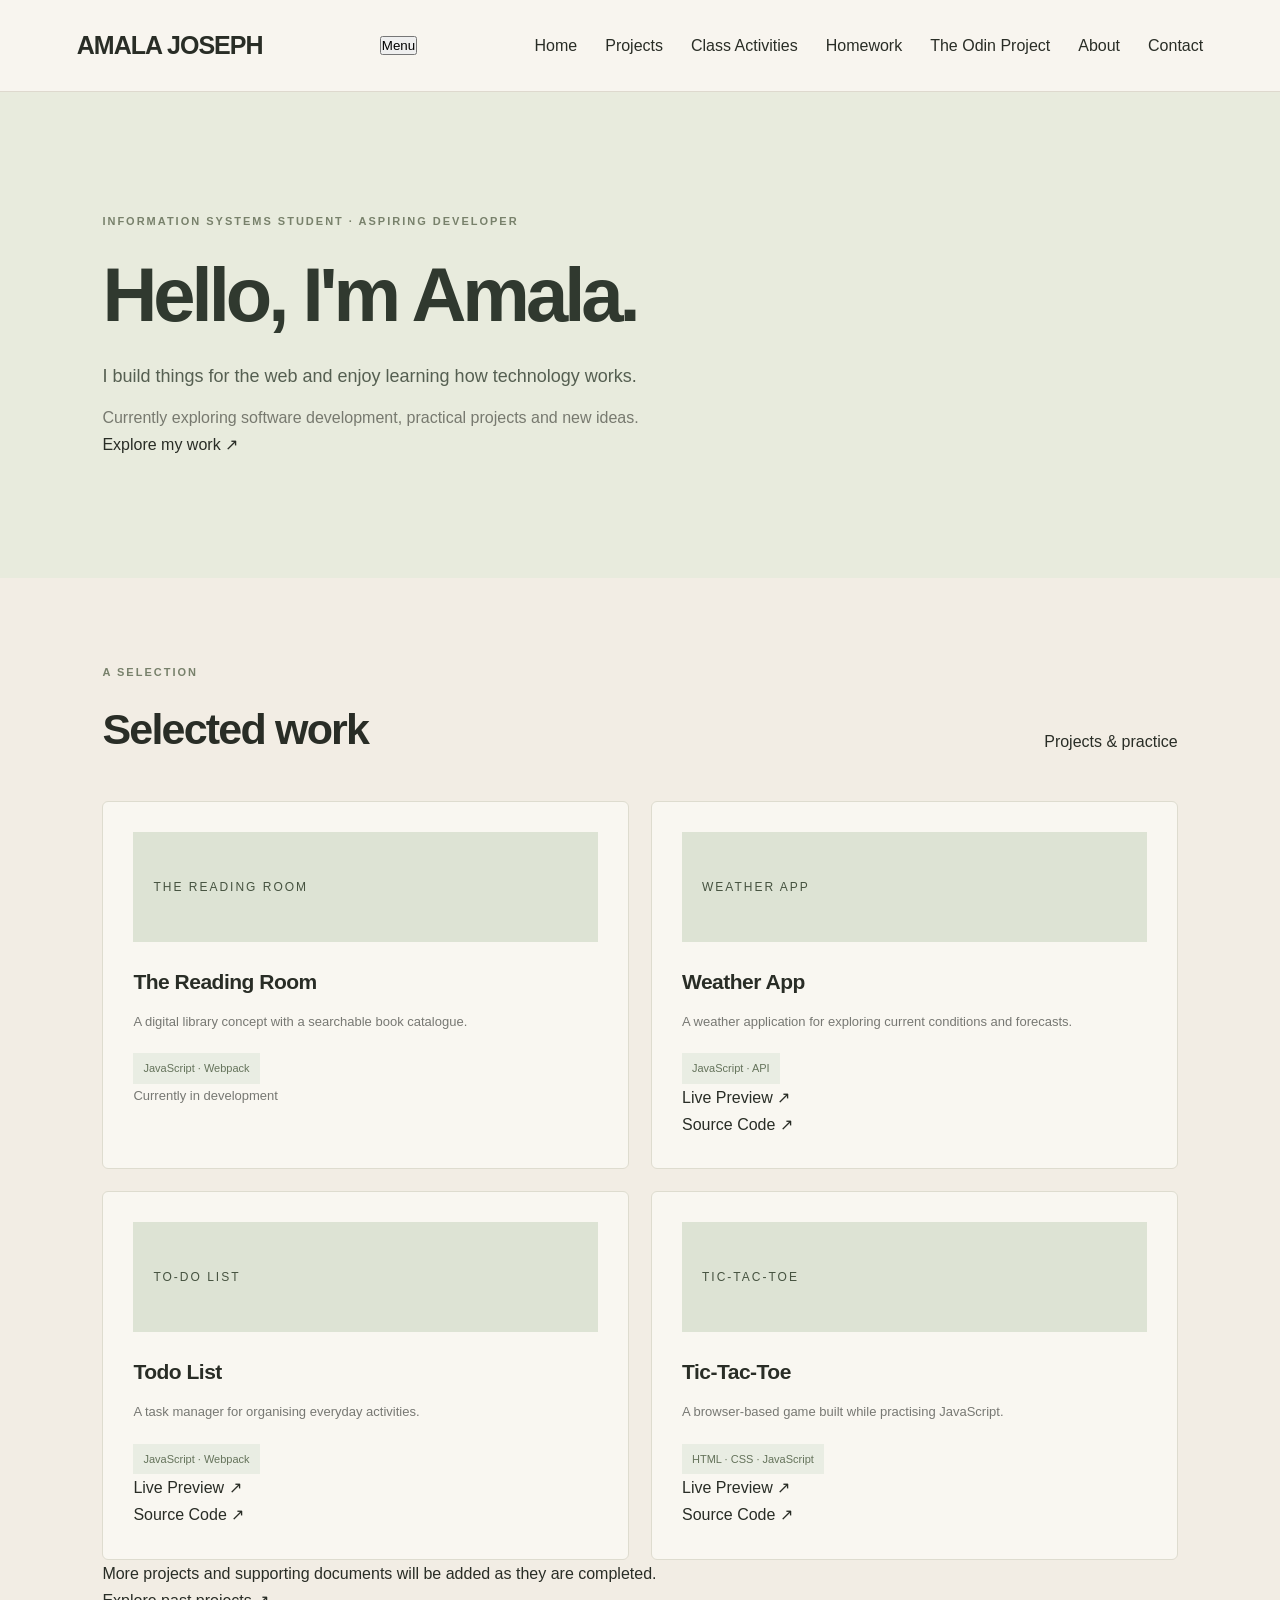
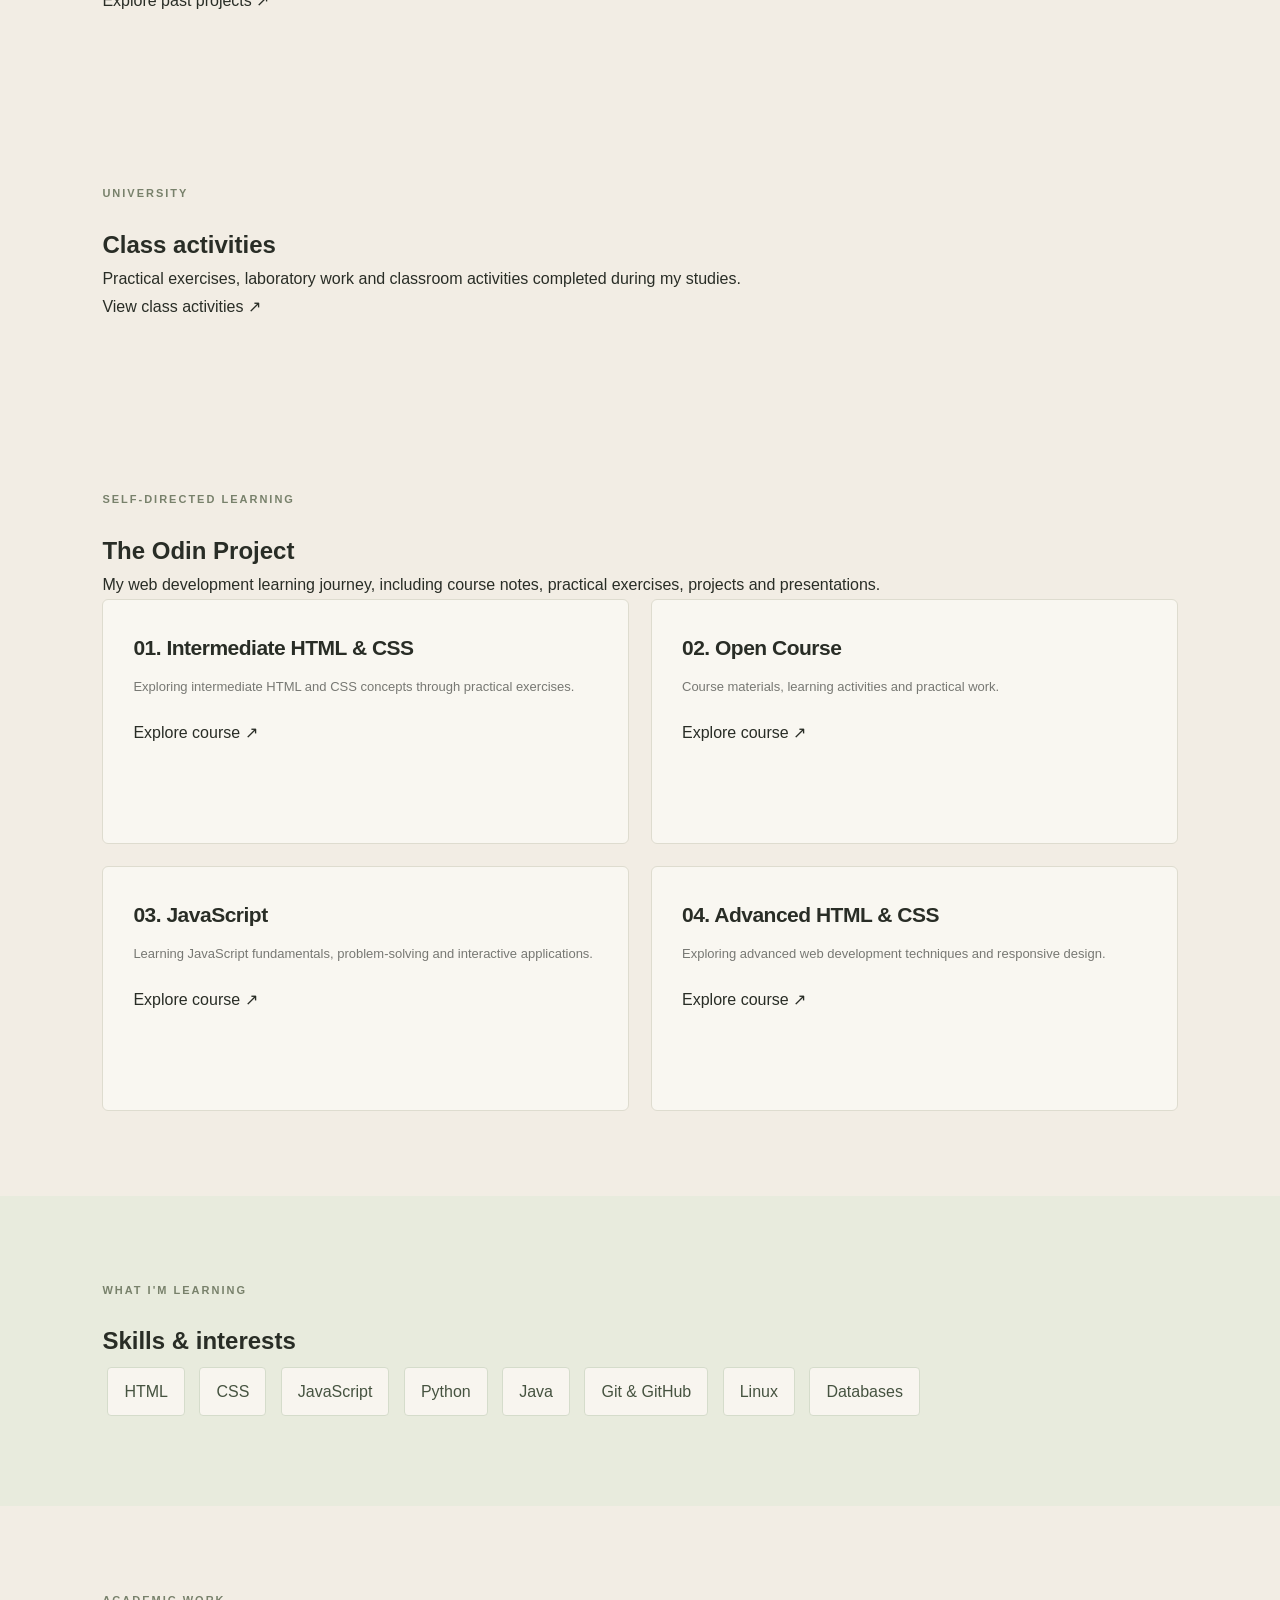
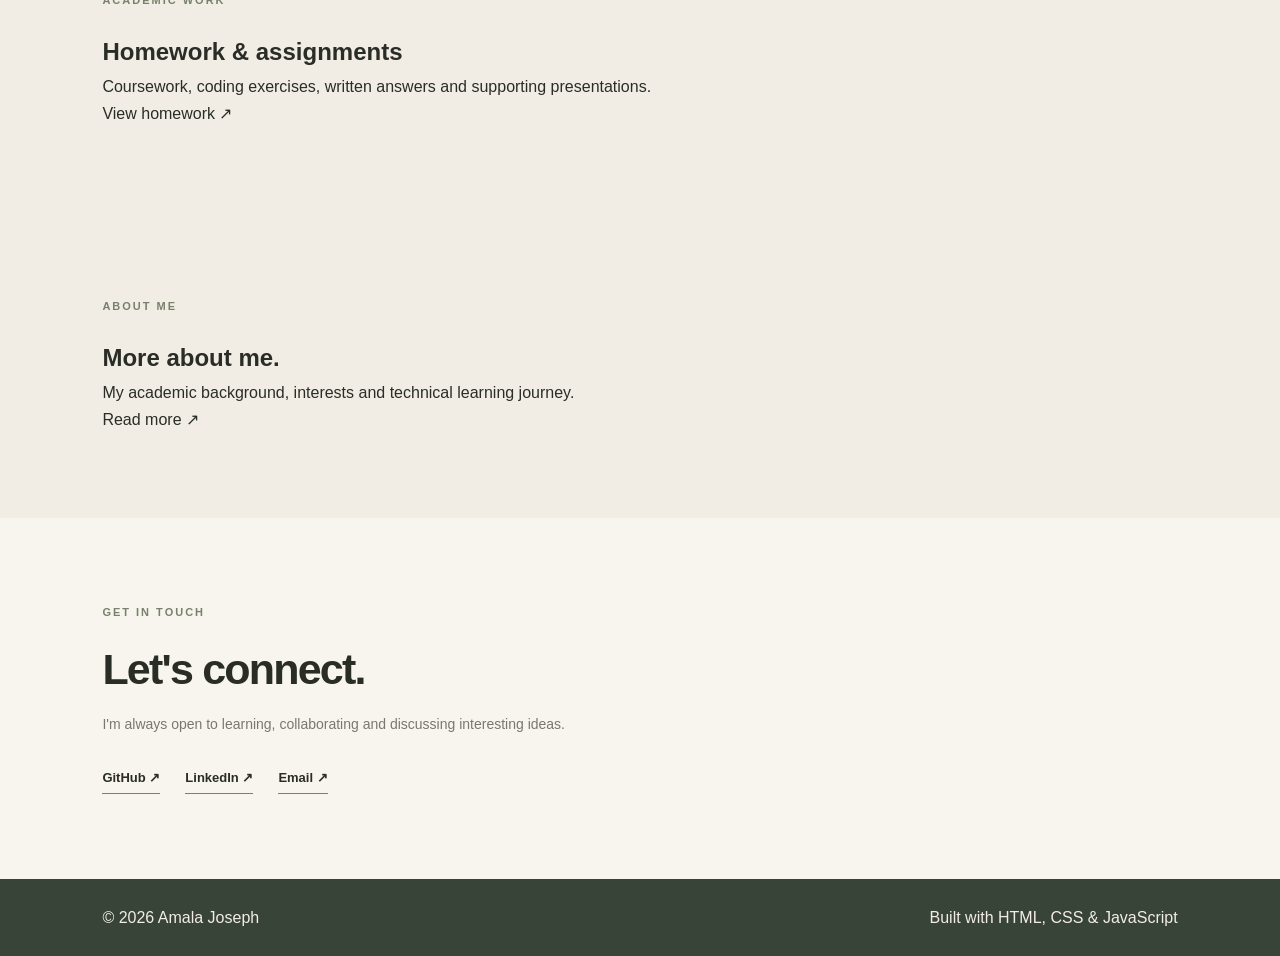
==== commit 083e3403: "Add live preview and source code links for projects" ====
--- a/index.html
+++ b/index.html
@@ -56,6 +56,7 @@
 
       <div class="project-grid">
 
+        <!-- THE READING ROOM -->
         <article class="project-card">
           <div class="project-visual visual-book">
             <span>THE READING ROOM</span>
@@ -63,8 +64,10 @@
           <h3>The Reading Room</h3>
           <p>A digital library concept with a searchable book catalogue.</p>
           <span class="tag">JavaScript · Webpack</span>
-        </article>
-
+          <p class="muted small">Currently in development</p>
+        </article>
+
+        <!-- WEATHER APP -->
         <article class="project-card">
           <div class="project-visual visual-weather">
             <span>WEATHER APP</span>
@@ -72,8 +75,11 @@
           <h3>Weather App</h3>
           <p>A weather application for exploring current conditions and forecasts.</p>
           <span class="tag">JavaScript · API</span>
-        </article>
-
+          <a href="https://amala2118.github.io/weather-app/" target="_blank" rel="noreferrer">Live Preview ↗</a>
+          <a href="https://github.com/amala2118/weather-app" target="_blank" rel="noreferrer">Source Code ↗</a>
+        </article>
+
+        <!-- TODO LIST -->
         <article class="project-card">
           <div class="project-visual visual-todo">
             <span>TO-DO LIST</span>
@@ -81,8 +87,11 @@
           <h3>Todo List</h3>
           <p>A task manager for organising everyday activities.</p>
           <span class="tag">JavaScript · Webpack</span>
-        </article>
-
+          <a href="https://amala2118.github.io/odin-todo-list/" target="_blank" rel="noreferrer">Live Preview ↗</a>
+          <a href="https://github.com/amala2118/odin-todo-list" target="_blank" rel="noreferrer">Source Code ↗</a>
+        </article>
+
+        <!-- TIC-TAC-TOE -->
         <article class="project-card">
           <div class="project-visual visual-game">
             <span>TIC-TAC-TOE</span>
@@ -90,9 +99,8 @@
           <h3>Tic-Tac-Toe</h3>
           <p>A browser-based game built while practising JavaScript.</p>
           <span class="tag">HTML · CSS · JavaScript</span>
-          <a href="https://amala2118.github.io/tic-tac-toe/" target="_blank" rel="noreferrer">
-            View project ↗
-          </a>
+          <a href="https://amala2118.github.io/tic-tac-toe/" target="_blank" rel="noreferrer">Live Preview ↗</a>
+          <a href="https://github.com/amala2118/tic-tac-toe" target="_blank" rel="noreferrer">Source Code ↗</a>
         </article>
 
       </div>
